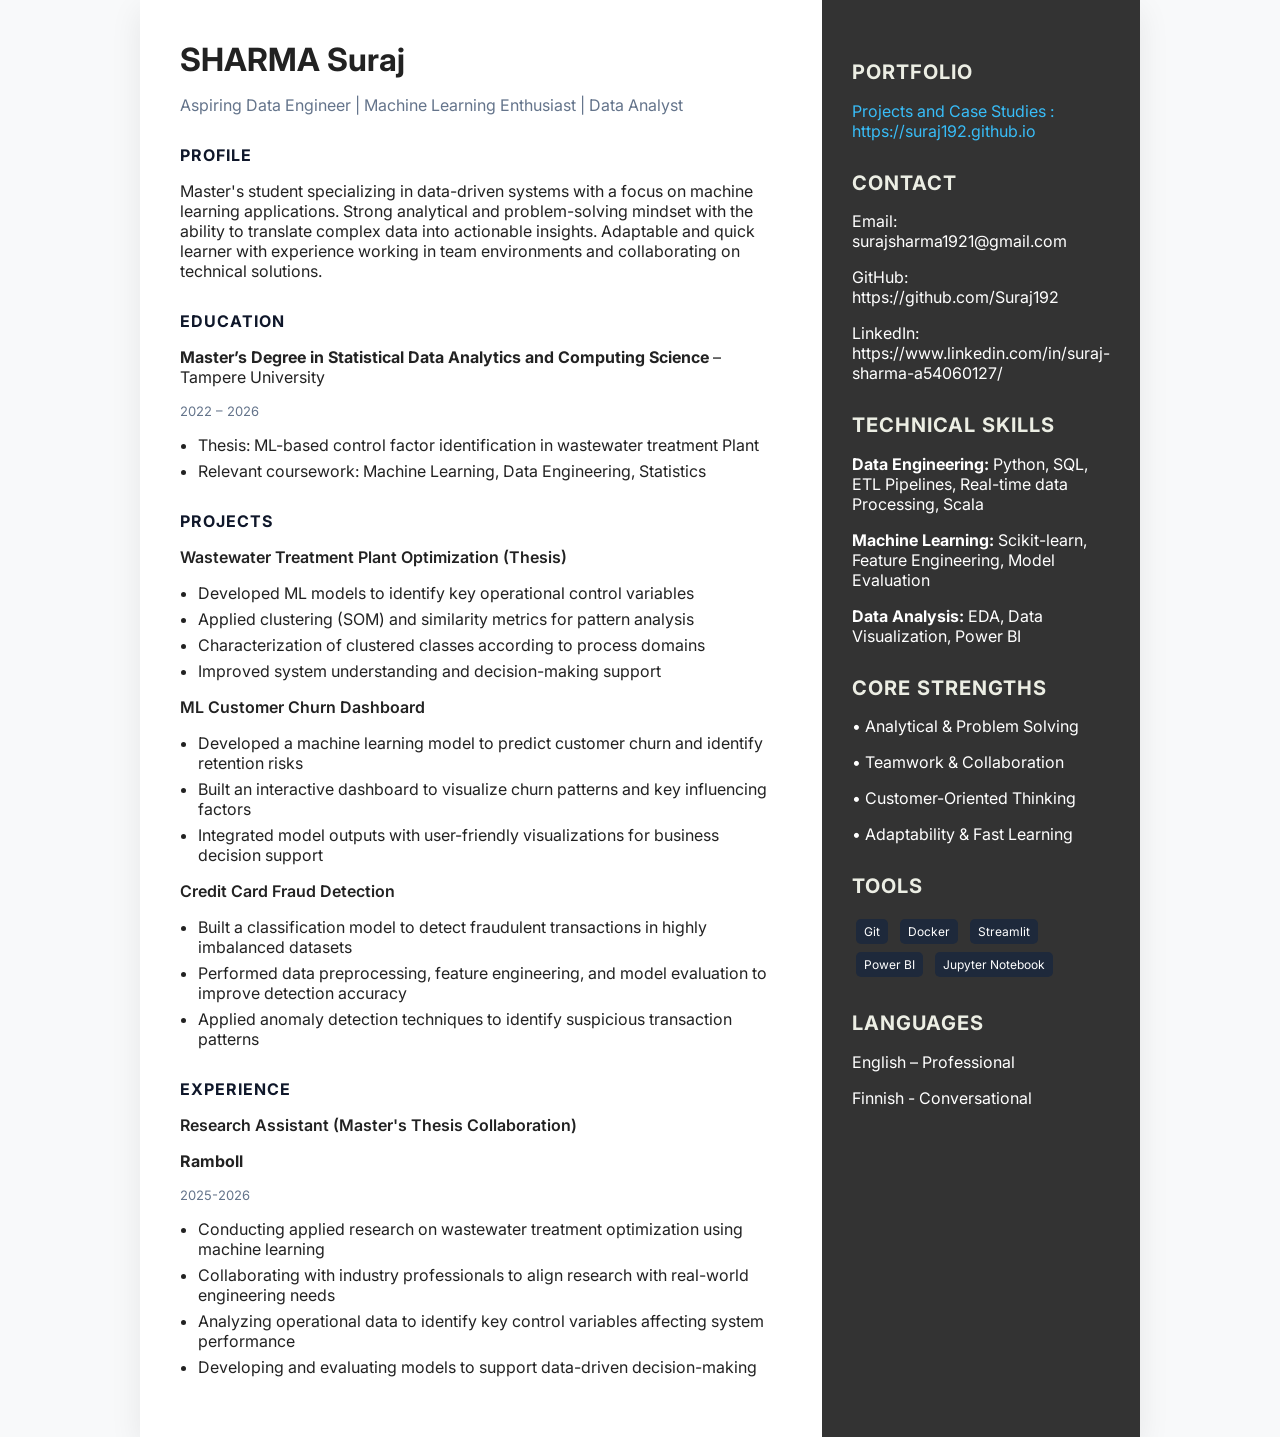
==== cv.html @ b8c9ba52 "Adding cv.html and download" ====
<!DOCTYPE html>
<html lang="en">
<head>
  <meta charset="UTF-8">
  <title>Suraj - CV</title>

  <!-- Modern font -->
  <link href="https://fonts.googleapis.com/css2?family=Inter:wght@300;400;600;700&display=swap" rel="stylesheet">

  <style>
    body {
      font-family: 'Inter', sans-serif;
      margin: 0;
      background: #f8f9fa;
      color: #222;
    }

    .container {
      max-width: 1000px;
      margin: auto;
      background: white;
      display: grid;
      grid-template-columns: 2.5fr 1fr;
      box-shadow: 0 10px 30px rgba(0,0,0,0.08);
    }

    .left {
      padding: 40px;
    }

    .right {
      background: #333; /* matches dev portfolio dark tone */
      color: white;
      padding: 30px;
    }

    h1 {
      margin: 0;
      font-size: 32px;
      font-weight: 700;
    }

    h2 {
      font-size: 16px;
      margin-top: 30px;
      text-transform: uppercase;
      letter-spacing: 1px;
      color: #0f172a;
    }

    .right h2 {
      color: #eceee4;
      font-size: 20px;
    }

    .subtitle {
      color: #64748b;
      margin-bottom: 20px;
    }

    .section {
      margin-bottom: 20px;
    }

    ul {
      padding-left: 18px;
    }

    li {
      margin-bottom: 6px;
    }

    .job-title {
      font-weight: 600;
    }

    .date {
      font-size: 13px;
      color: #64748b;
    }

    .tag {
      display: inline-block;
      background: #e2e8f0;
      padding: 5px 8px;
      margin: 4px;
      border-radius: 5px;
      font-size: 12px;
    }

    .right .tag {
      background: #1e293b;
    }

    .right a {
      color: #38bdf8;
      text-decoration: none;
    }

    .right a:hover {
      text-decoration: underline;
    }

    @media print {
      body {
        background: white;
      }
    }
  </style>
</head>

<body>

<div class="container">

  <!-- LEFT SIDE -->
  <div class="left">

    <h1>SHARMA Suraj</h1>
    <p class="subtitle">Aspiring Data Engineer | Machine Learning Enthusiast | Data Analyst</p>

    <div class="section">
      <h2>Profile</h2>
      <p>
        Master's student specializing in data-driven systems with a focus on machine learning applications. 
        Strong analytical and problem-solving mindset with the ability to translate 
        complex data into actionable insights. Adaptable and quick learner with experience working in team 
        environments and collaborating on technical solutions.
      </p>
    </div>

    <div class="section">
      <h2>Education</h2>
      <p><strong>Master’s Degree in Statistical Data Analytics and Computing Science</strong> – Tampere University</p>
      <p class="date">2022 – 2026</p>
      <ul>
        <li>Thesis: ML-based control factor identification in wastewater treatment Plant</li>
        <li>Relevant coursework: Machine Learning, Data Engineering, Statistics</li>
      </ul>
    </div>

    <div class="section">
      <h2>Projects</h2>

      <p class="job-title">Wastewater Treatment Plant Optimization (Thesis)</p>
      <ul>
        <li>Developed ML models to identify key operational control variables</li>
        <li>Applied clustering (SOM) and similarity metrics for pattern analysis</li>
        <li>Characterization of clustered classes according to process domains</li>
        <li>Improved system understanding and decision-making support</li>
      </ul>

      <p class="job-title">ML Customer Churn Dashboard</p>
      <ul>
        <li>Developed a machine learning model to predict customer churn and identify retention risks</li>
        <li>Built an interactive dashboard to visualize churn patterns and key influencing factors</li>
        <li>Integrated model outputs with user-friendly visualizations for business decision support</li>
      </ul>

      <p class="job-title">Credit Card Fraud Detection</p>
      <ul>
        <li>Built a classification model to detect fraudulent transactions in highly imbalanced datasets</li>
        <li>Performed data preprocessing, feature engineering, and model evaluation to improve detection accuracy</li>
        <li>Applied anomaly detection techniques to identify suspicious transaction patterns</li>
      </ul>

    </div>

    <div class="section">
      <h2>Experience</h2>
      <p class="job-title">Research Assistant (Master's Thesis Collaboration)</p>
      <p><strong>Ramboll</strong></p>
      <p class="date">2025-2026</p>
      <ul>
        <li>Conducting applied research on wastewater treatment optimization using machine learning</li>
        <li>Collaborating with industry professionals to align research with real-world engineering needs</li>
        <li>Analyzing operational data to identify key control variables affecting system performance</li>
        <li>Developing and evaluating models to support data-driven decision-making</li>

      </ul>
    </div>

  </div>

  <!-- RIGHT SIDE -->
  <div class="right">

    <div class="section">
      <h2>Portfolio</h2>
      <p><a href="https://suraj192.github.io">Projects and Case Studies : https://suraj192.github.io </a></p>
    </div>

    <div class="section">
      <h2>Contact</h2>
      <p>Email: surajsharma1921@gmail.com</p>
      <p>GitHub: https://github.com/Suraj192</p>
      <p>LinkedIn: https://www.linkedin.com/in/suraj-sharma-a54060127/</p>
    </div>

    <div class="section">
      <h2>Technical Skills</h2>

      <p><strong>Data Engineering:</strong> Python, SQL, ETL Pipelines, Real-time data Processing, Scala</p>

      <p><strong>Machine Learning:</strong> Scikit-learn, Feature Engineering, Model Evaluation</p>

      <p><strong>Data Analysis:</strong> EDA, Data Visualization, Power BI</p>
    </div>

    <div class="section">
      <h2>Core Strengths</h2>
      <p>• Analytical & Problem Solving</p>
      <p>• Teamwork & Collaboration</p>
      <p>• Customer-Oriented Thinking</p>
      <p>• Adaptability & Fast Learning</p>
</div>
    <div class="section">
      <h2>Tools</h2>
      <div class="tag">Git</div>
      <div class="tag">Docker</div>
      <div class="tag">Streamlit</div>
      <div class="tag">Power BI</div>
      <div class="tag">Jupyter Notebook</div>
    </div>

    <div class="section">
      <h2>Languages</h2>
      <p>English – Professional</p>
      <p>Finnish - Conversational</p>
    </div>

  </div>

</div>

</body>
</html>
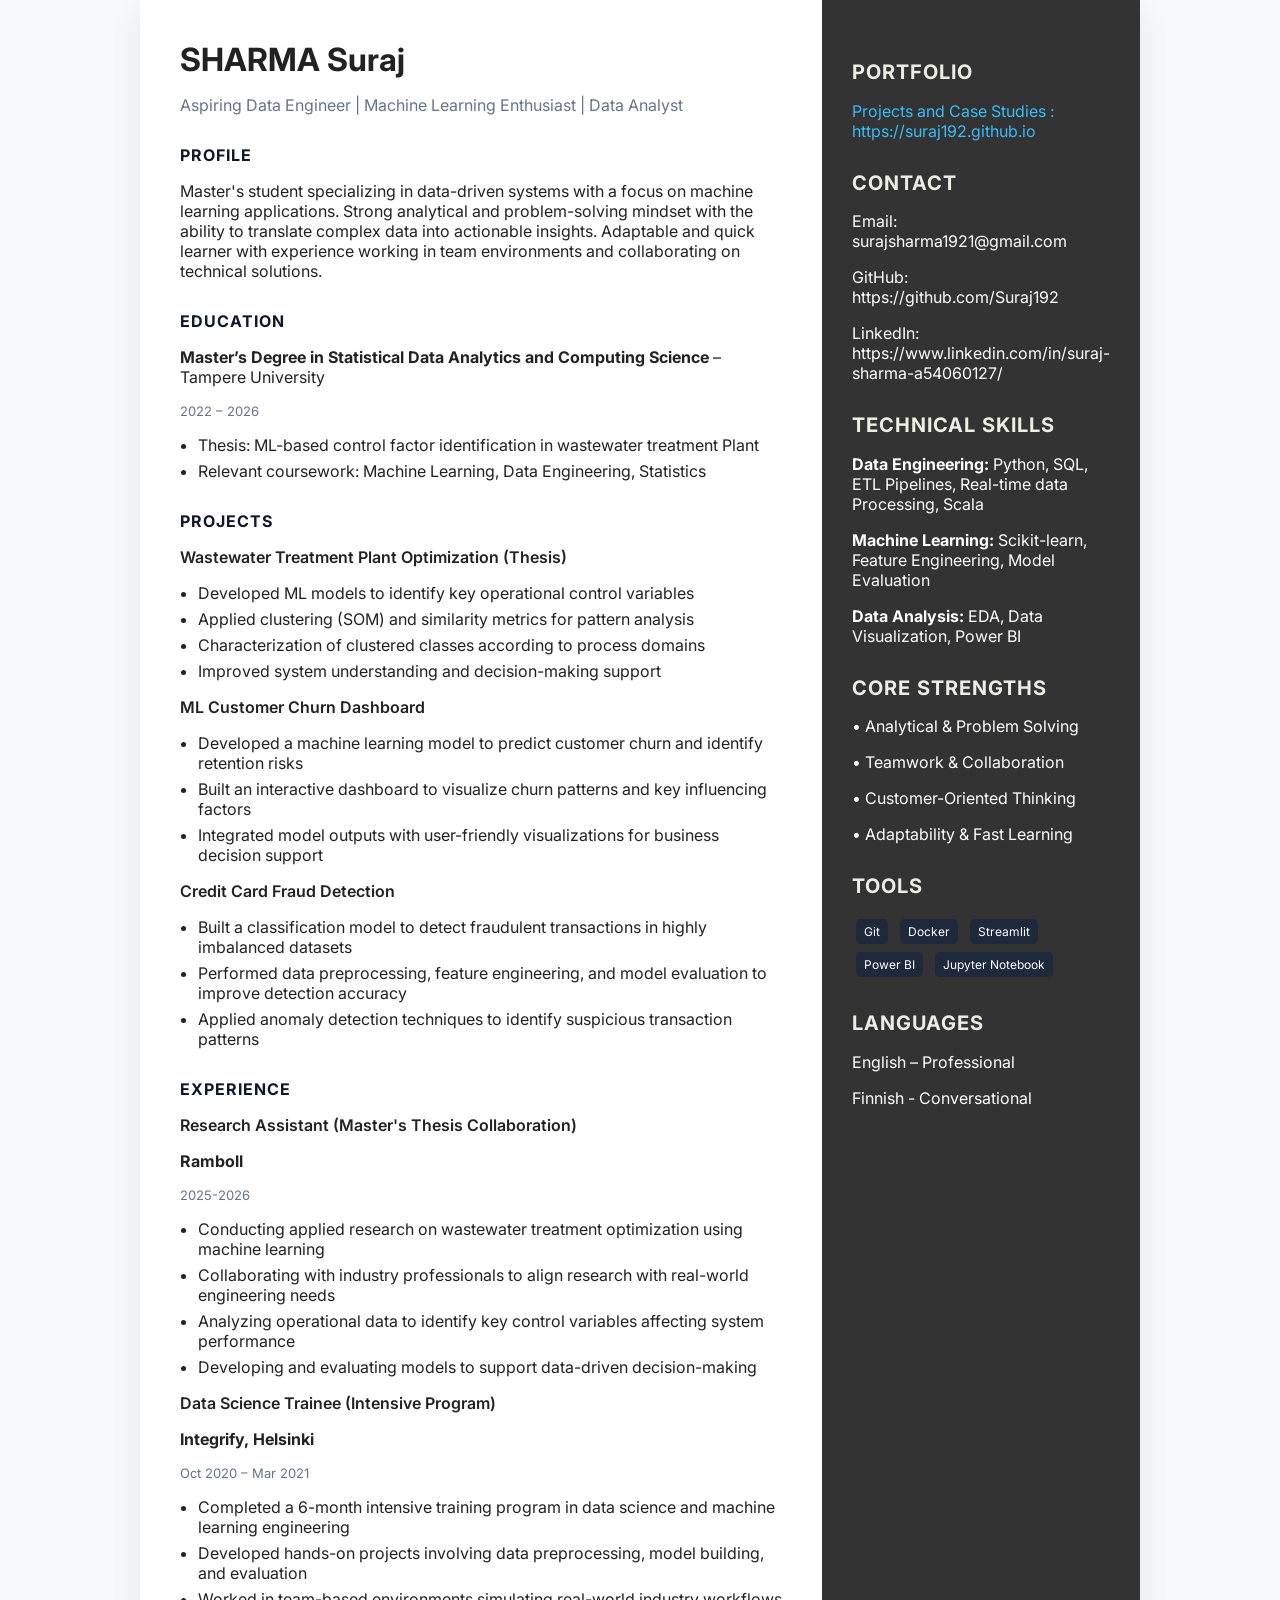
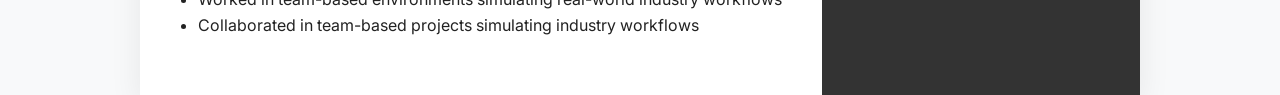
==== commit 39ba6f93: "Training and certification" ====
--- a/cv.html
+++ b/cv.html
@@ -104,7 +104,15 @@
     @media print {
       body {
         background: white;
+        color: #222;
       }
+
+      .right {
+      background: #333; /* matches dev portfolio dark tone */
+      color: white;
+      padding: 30px;
+    }
+
     }
   </style>
 </head>
@@ -178,6 +186,16 @@
         <li>Developing and evaluating models to support data-driven decision-making</li>
 
       </ul>
+
+      <p class="job-title">Data Science Trainee (Intensive Program)</p>
+      <p><strong>Integrify, Helsinki</strong></p>
+      <p class="date">Oct 2020 – Mar 2021</p>
+      <ul>
+        <li>Completed a 6-month intensive training program in data science and machine learning engineering</li>
+        <li>Developed hands-on projects involving data preprocessing, model building, and evaluation</li>
+        <li>Worked in team-based environments simulating real-world industry workflows</li>
+        <li>Collaborated in team-based projects simulating industry workflows</li> 
+      </ul>
     </div>
 
   </div>
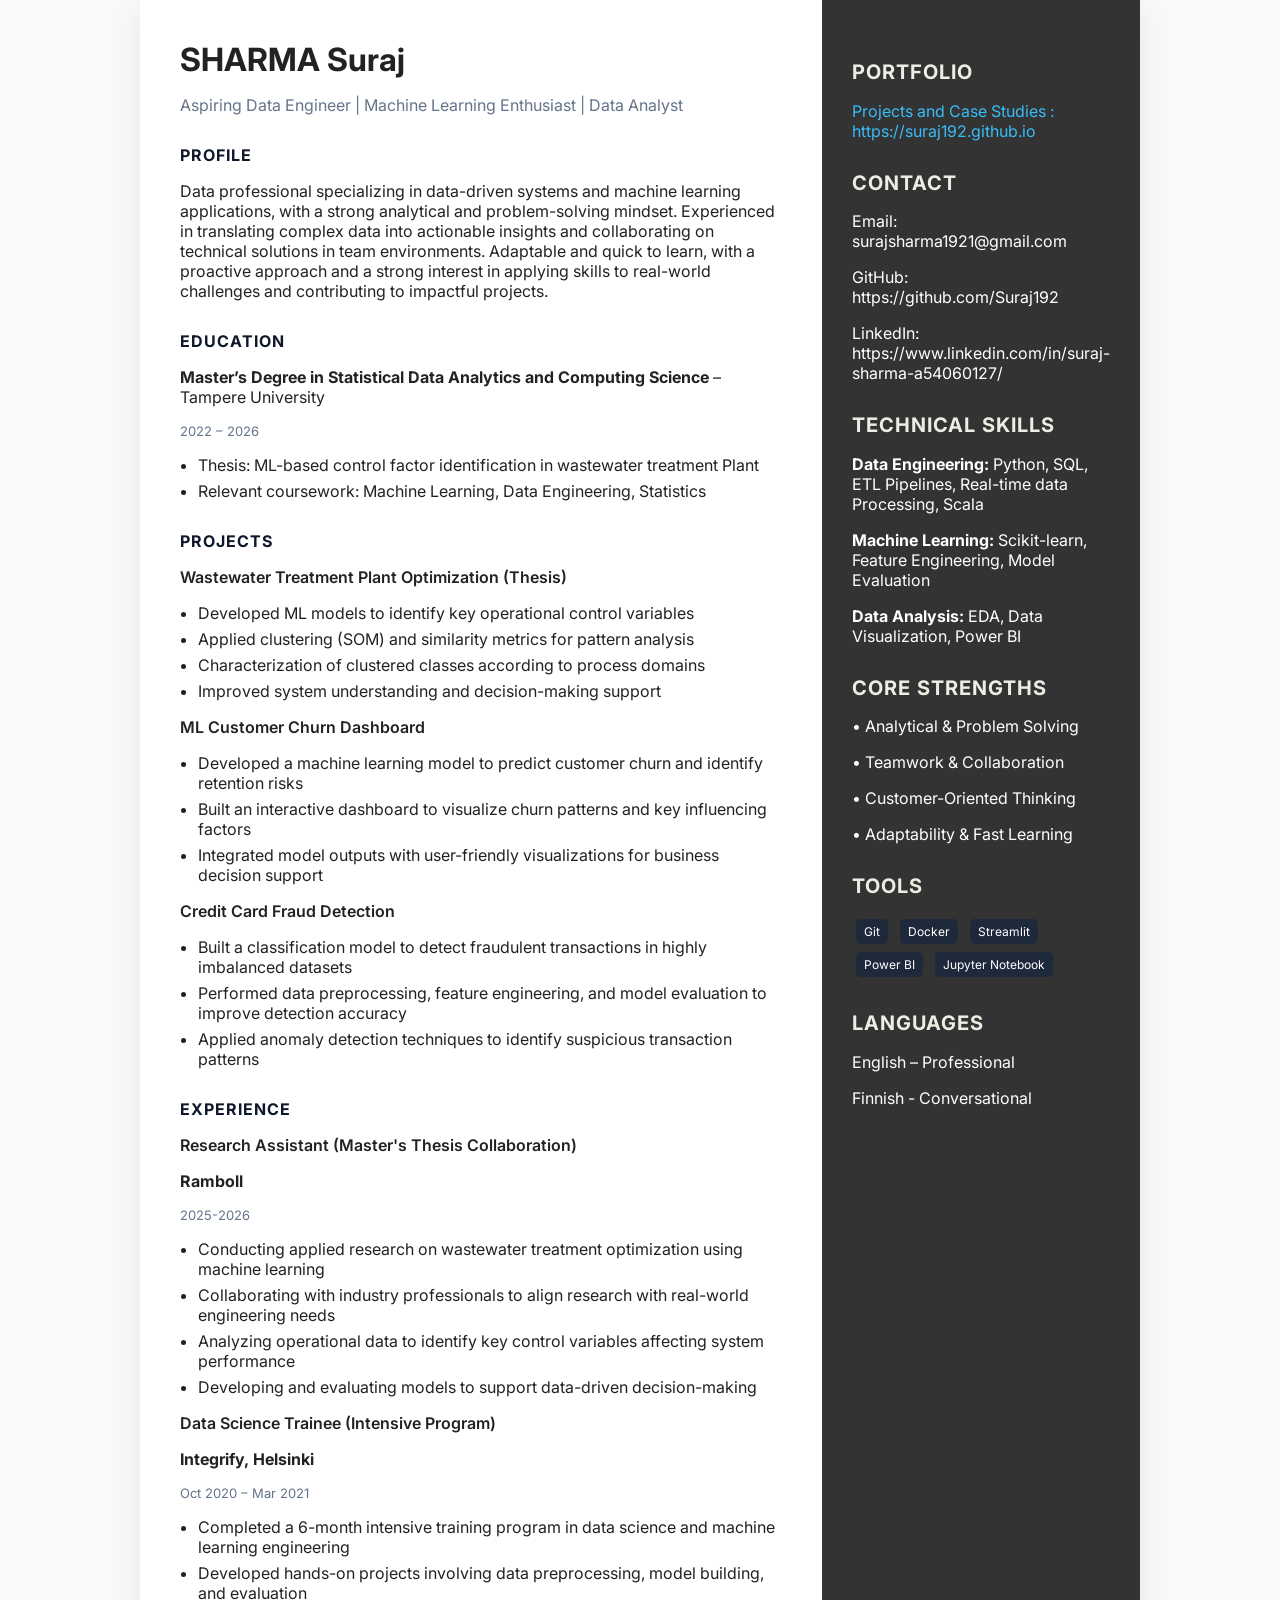
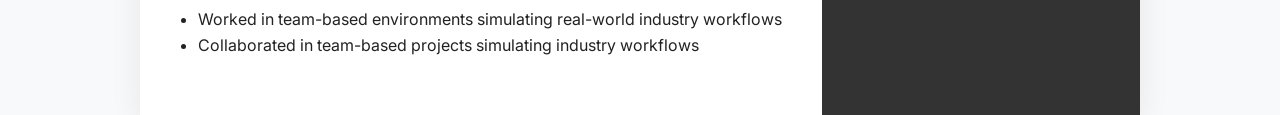
==== commit f2d33230: "Summary rewriting" ====
--- a/cv.html
+++ b/cv.html
@@ -110,8 +110,7 @@
       .right {
       background: #333; /* matches dev portfolio dark tone */
       color: white;
-      padding: 30px;
-    }
+      }
 
     }
   </style>
@@ -130,10 +129,10 @@
     <div class="section">
       <h2>Profile</h2>
       <p>
-        Master's student specializing in data-driven systems with a focus on machine learning applications. 
-        Strong analytical and problem-solving mindset with the ability to translate 
-        complex data into actionable insights. Adaptable and quick learner with experience working in team 
-        environments and collaborating on technical solutions.
+        Data professional specializing in data-driven systems and machine learning applications, with a strong analytical and 
+        problem-solving mindset. Experienced in translating complex data into actionable insights and collaborating on 
+        technical solutions in team environments. Adaptable and quick to learn, with a proactive approach and a strong 
+        interest in applying skills to real-world challenges and contributing to impactful projects.
       </p>
     </div>
 
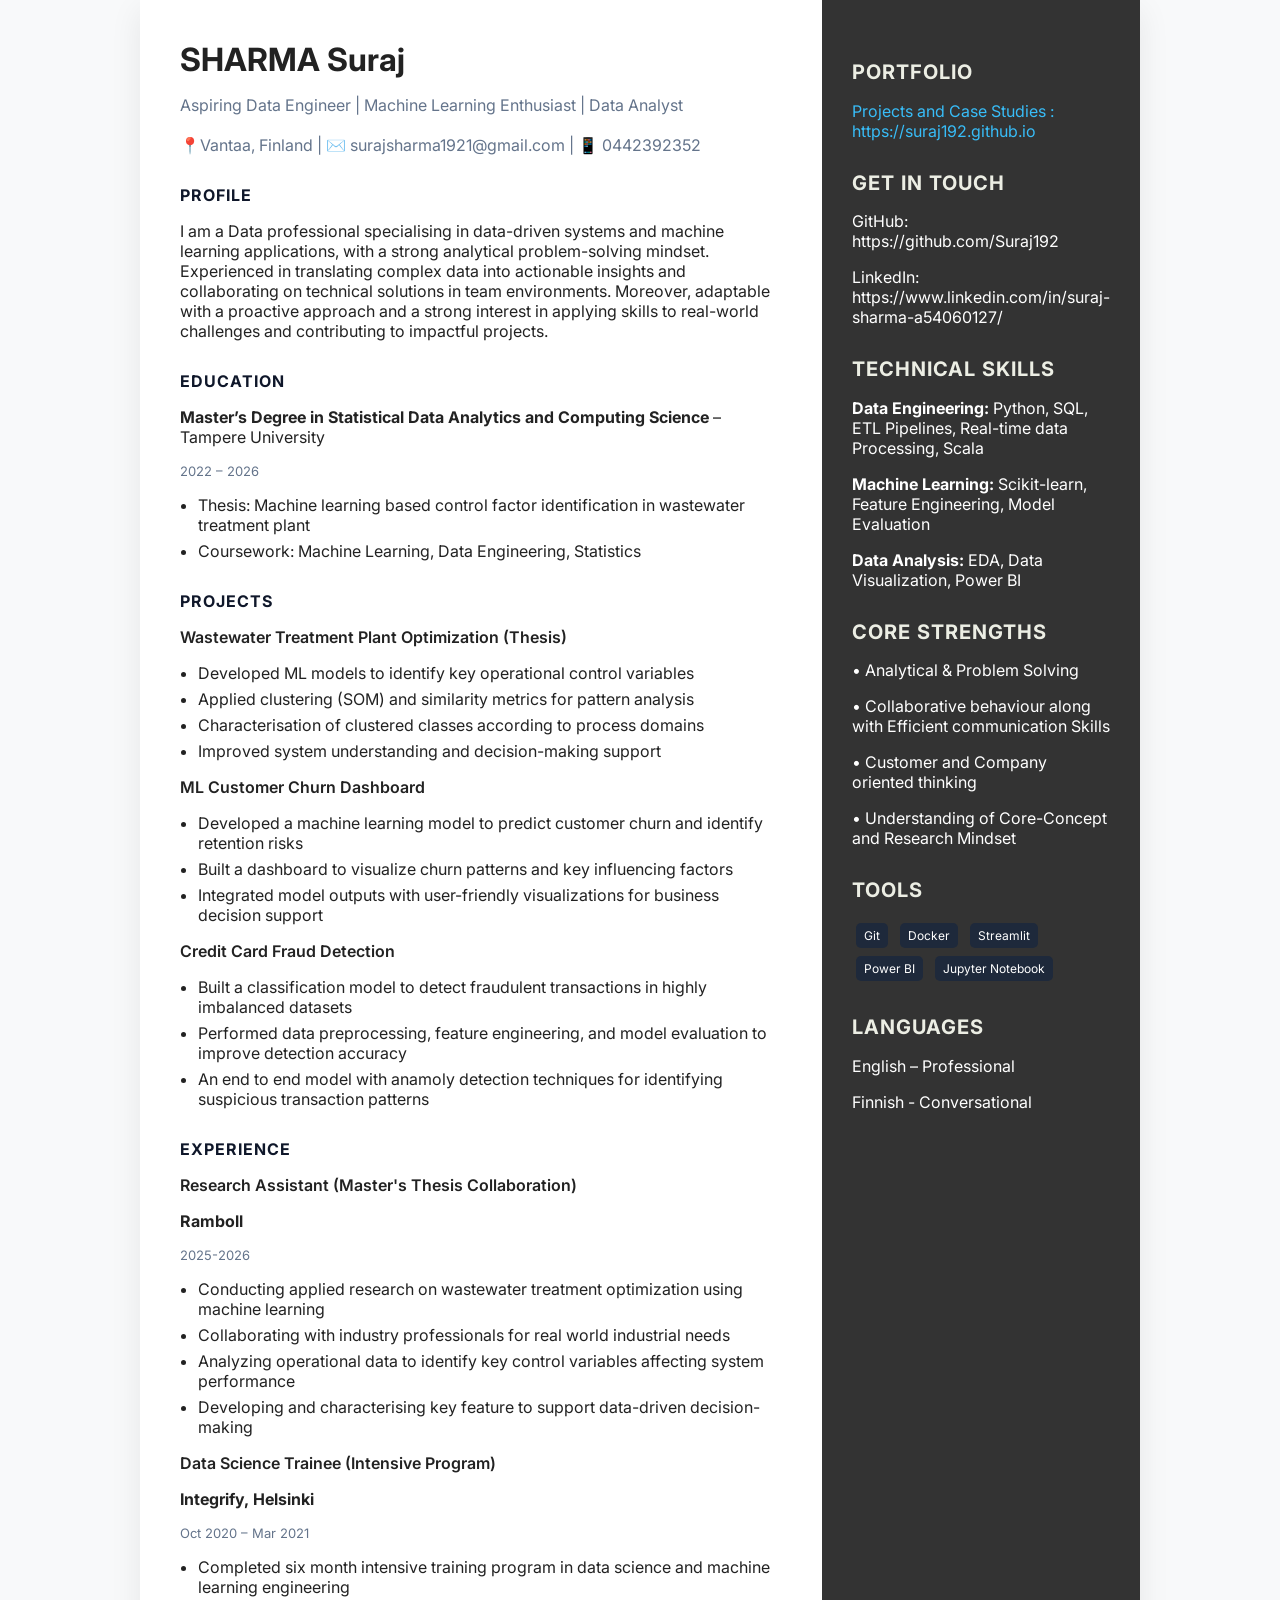
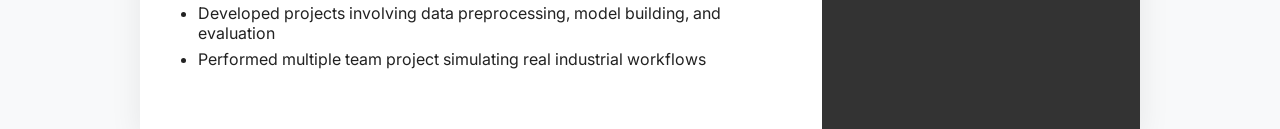
==== commit 75988c60: "about me section update" ====
--- a/cv.html
+++ b/cv.html
@@ -125,13 +125,14 @@
 
     <h1>SHARMA Suraj</h1>
     <p class="subtitle">Aspiring Data Engineer | Machine Learning Enthusiast | Data Analyst</p>
+    <p class="subtitle">📍Vantaa, Finland | ✉️ surajsharma1921@gmail.com | 📱 0442392352</p>
 
     <div class="section">
       <h2>Profile</h2>
       <p>
-        Data professional specializing in data-driven systems and machine learning applications, with a strong analytical and 
+        I am a Data professional specialising in data-driven systems and machine learning applications, with a strong analytical
         problem-solving mindset. Experienced in translating complex data into actionable insights and collaborating on 
-        technical solutions in team environments. Adaptable and quick to learn, with a proactive approach and a strong 
+        technical solutions in team environments. Moreover, adaptable with a proactive approach and a strong 
         interest in applying skills to real-world challenges and contributing to impactful projects.
       </p>
     </div>
@@ -141,8 +142,8 @@
       <p><strong>Master’s Degree in Statistical Data Analytics and Computing Science</strong> – Tampere University</p>
       <p class="date">2022 – 2026</p>
       <ul>
-        <li>Thesis: ML-based control factor identification in wastewater treatment Plant</li>
-        <li>Relevant coursework: Machine Learning, Data Engineering, Statistics</li>
+        <li>Thesis: Machine learning based control factor identification in wastewater treatment plant</li>
+        <li>Coursework: Machine Learning, Data Engineering, Statistics</li>
       </ul>
     </div>
 
@@ -153,14 +154,14 @@
       <ul>
         <li>Developed ML models to identify key operational control variables</li>
         <li>Applied clustering (SOM) and similarity metrics for pattern analysis</li>
-        <li>Characterization of clustered classes according to process domains</li>
+        <li>Characterisation of clustered classes according to process domains</li>
         <li>Improved system understanding and decision-making support</li>
       </ul>
 
       <p class="job-title">ML Customer Churn Dashboard</p>
       <ul>
         <li>Developed a machine learning model to predict customer churn and identify retention risks</li>
-        <li>Built an interactive dashboard to visualize churn patterns and key influencing factors</li>
+        <li>Built a dashboard to visualize churn patterns and key influencing factors</li>
         <li>Integrated model outputs with user-friendly visualizations for business decision support</li>
       </ul>
 
@@ -168,7 +169,7 @@
       <ul>
         <li>Built a classification model to detect fraudulent transactions in highly imbalanced datasets</li>
         <li>Performed data preprocessing, feature engineering, and model evaluation to improve detection accuracy</li>
-        <li>Applied anomaly detection techniques to identify suspicious transaction patterns</li>
+        <li>An end to end model with anamoly detection techniques for identifying suspicious transaction patterns</li>
       </ul>
 
     </div>
@@ -180,9 +181,9 @@
       <p class="date">2025-2026</p>
       <ul>
         <li>Conducting applied research on wastewater treatment optimization using machine learning</li>
-        <li>Collaborating with industry professionals to align research with real-world engineering needs</li>
+        <li>Collaborating with industry professionals for real world industrial needs</li>
         <li>Analyzing operational data to identify key control variables affecting system performance</li>
-        <li>Developing and evaluating models to support data-driven decision-making</li>
+        <li>Developing and characterising key feature to support data-driven decision-making</li>
 
       </ul>
 
@@ -190,10 +191,9 @@
       <p><strong>Integrify, Helsinki</strong></p>
       <p class="date">Oct 2020 – Mar 2021</p>
       <ul>
-        <li>Completed a 6-month intensive training program in data science and machine learning engineering</li>
-        <li>Developed hands-on projects involving data preprocessing, model building, and evaluation</li>
-        <li>Worked in team-based environments simulating real-world industry workflows</li>
-        <li>Collaborated in team-based projects simulating industry workflows</li> 
+        <li>Completed six month intensive training program in data science and machine learning engineering</li>
+        <li>Developed projects involving data preprocessing, model building, and evaluation</li>
+        <li>Performed multiple team project simulating real industrial workflows</li>
       </ul>
     </div>
 
@@ -208,8 +208,7 @@
     </div>
 
     <div class="section">
-      <h2>Contact</h2>
-      <p>Email: surajsharma1921@gmail.com</p>
+      <h2>GET IN TOUCH</h2>
       <p>GitHub: https://github.com/Suraj192</p>
       <p>LinkedIn: https://www.linkedin.com/in/suraj-sharma-a54060127/</p>
     </div>
@@ -227,9 +226,9 @@
     <div class="section">
       <h2>Core Strengths</h2>
       <p>• Analytical & Problem Solving</p>
-      <p>• Teamwork & Collaboration</p>
-      <p>• Customer-Oriented Thinking</p>
-      <p>• Adaptability & Fast Learning</p>
+      <p>• Collaborative behaviour along with Efficient communication Skills</p>
+      <p>• Customer and Company oriented thinking</p>
+      <p>• Understanding of Core-Concept and Research Mindset</p>
 </div>
     <div class="section">
       <h2>Tools</h2>
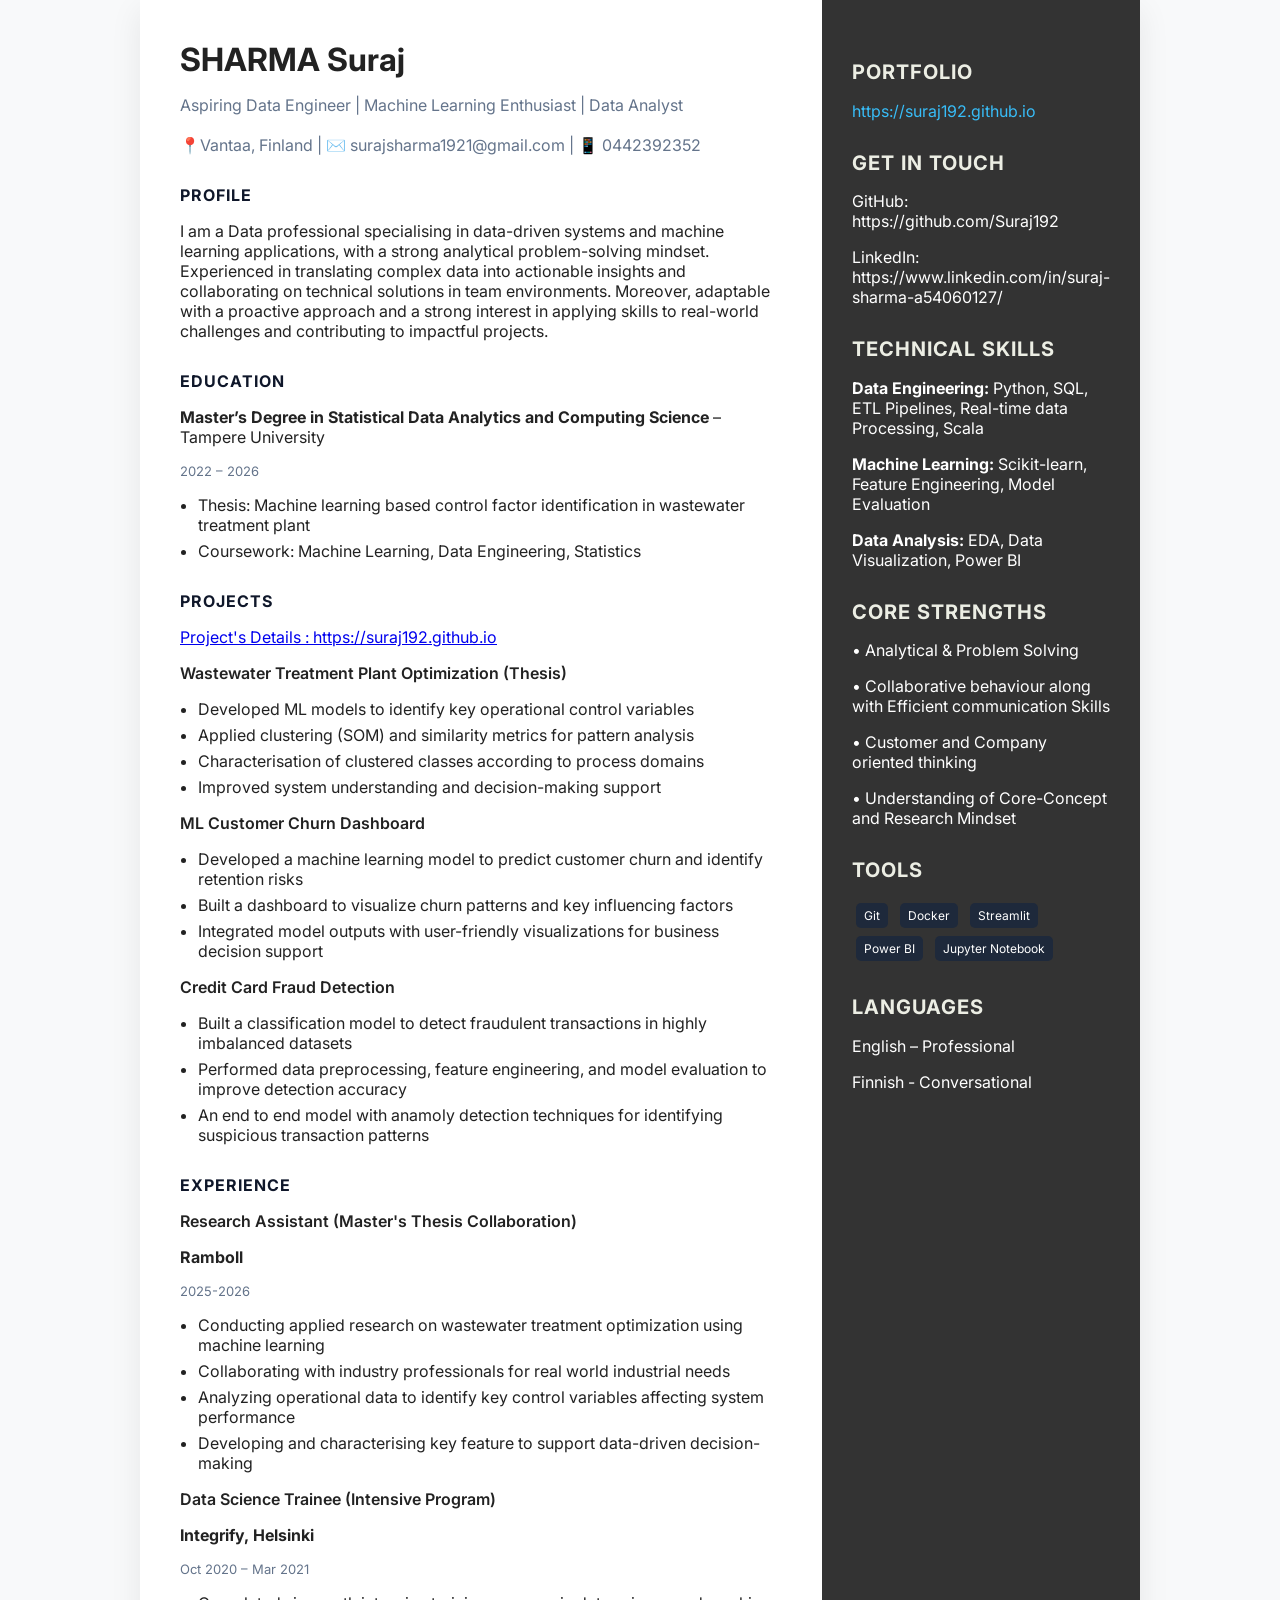
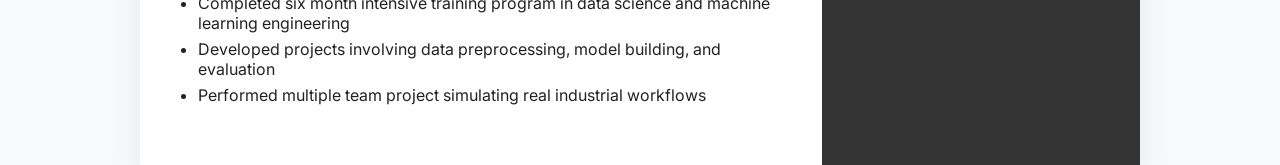
==== commit 734a0533: "project details link" ====
--- a/cv.html
+++ b/cv.html
@@ -149,7 +149,7 @@
 
     <div class="section">
       <h2>Projects</h2>
-
+      <p><a href="https://suraj192.github.io">Project's Details : https://suraj192.github.io </a></p>
       <p class="job-title">Wastewater Treatment Plant Optimization (Thesis)</p>
       <ul>
         <li>Developed ML models to identify key operational control variables</li>
@@ -204,7 +204,7 @@
 
     <div class="section">
       <h2>Portfolio</h2>
-      <p><a href="https://suraj192.github.io">Projects and Case Studies : https://suraj192.github.io </a></p>
+      <p><a href="https://suraj192.github.io">https://suraj192.github.io </a></p>
     </div>
 
     <div class="section">
